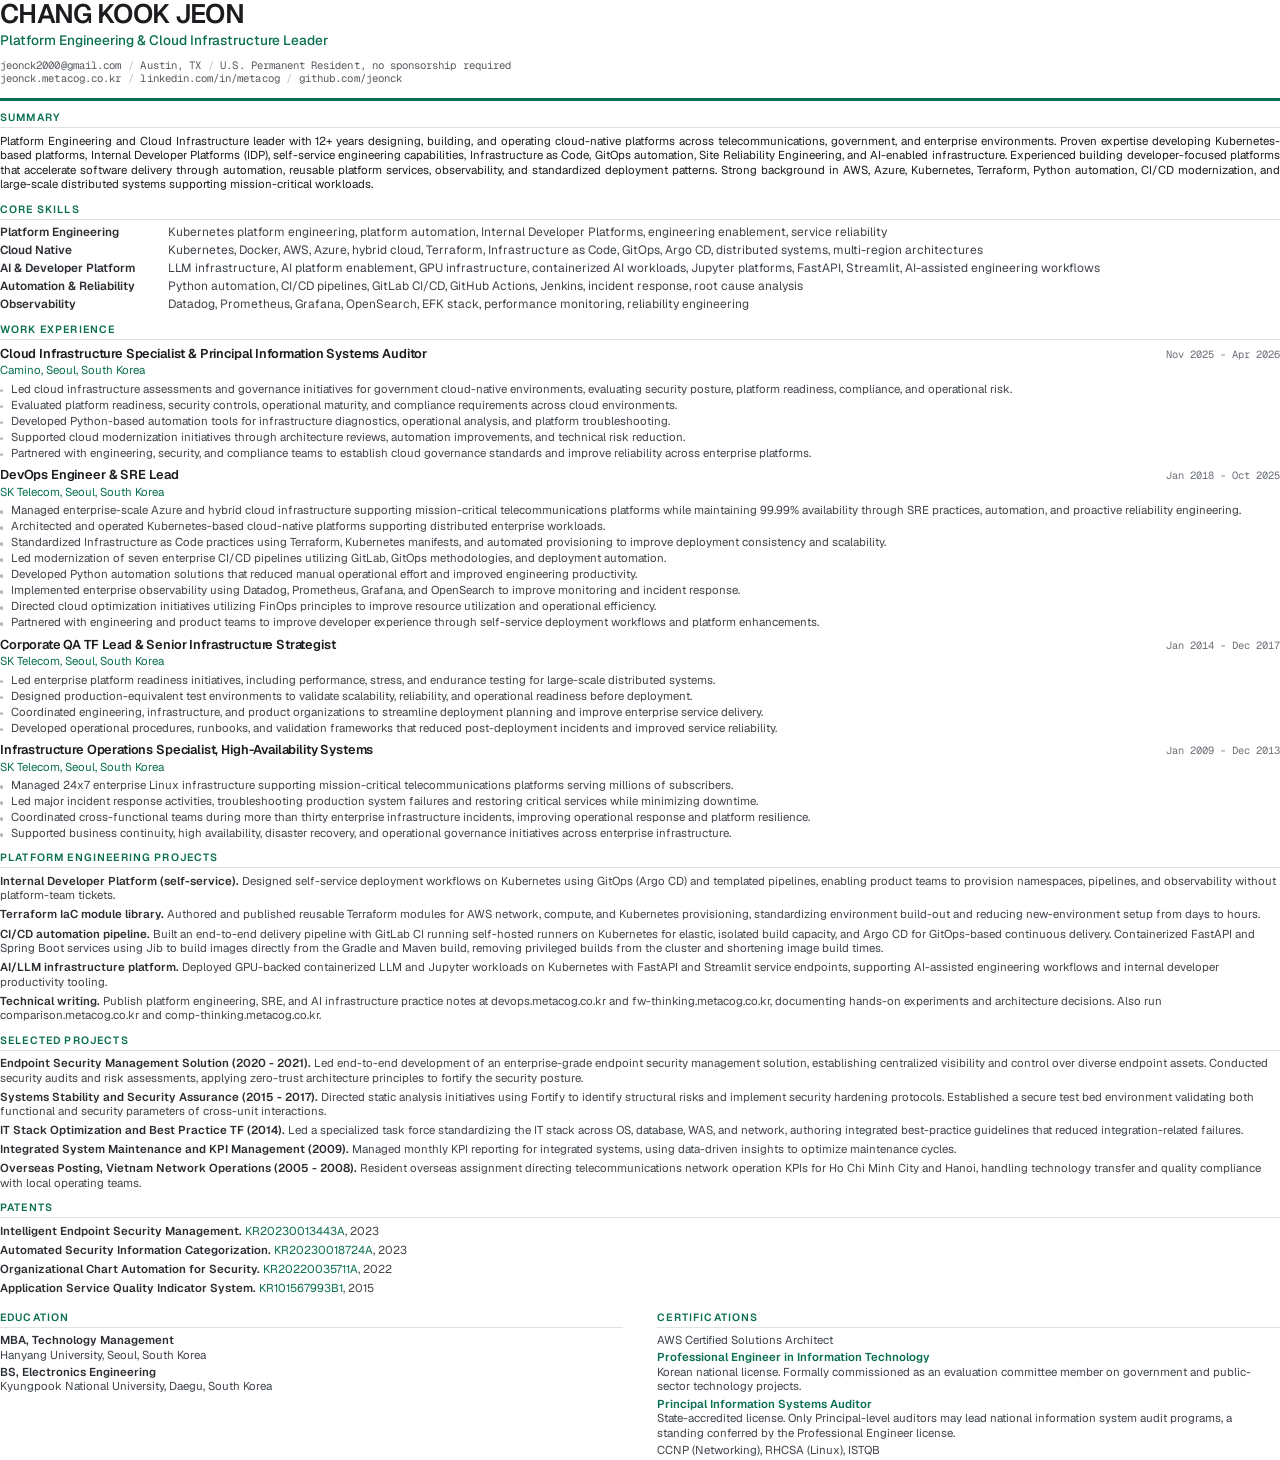
==== resume-source.html @ 096c06a9 "Correct auditor credential to Principal and link NIA 수석감리사 is Principal, not Senior, and only Princi" ====
<!doctype html>
<html lang="en">
<head>
<meta charset="utf-8">
<title>CK Jeon Resume</title>
<style>
@font-face{font-family:"Geist";src:url("fonts/Geist.woff2") format("woff2-variations");font-weight:100 900}
@font-face{font-family:"Geist Mono";src:url("fonts/GeistMono.woff2") format("woff2-variations");font-weight:100 900}

@page{ size:Letter; margin:10mm 12mm; }

*{box-sizing:border-box;margin:0;padding:0}
body{
  font-family:"Geist",-apple-system,sans-serif;
  font-size:8.6pt; line-height:1.27; color:#1a1c1f;
  -webkit-font-smoothing:antialiased;
}
a{color:#0a6e52; text-decoration:none}

/* header */
.name{font-size:20pt; font-weight:600; letter-spacing:-.025em; line-height:1.05}
.role{font-size:10.2pt; color:#0a6e52; font-weight:500; margin-top:3pt}
.contact{
  font-family:"Geist Mono",monospace; font-size:8pt; color:#54595f;
  margin-top:7pt; letter-spacing:.005em;
}
.contact span{white-space:nowrap}
.sep{color:#b9bdc1; padding:0 5pt}
.rule{height:2.2pt; background:#0a6e52; margin:9pt 0 0}

/* sections */
h2{
  font-size:7.9pt; font-weight:600; text-transform:uppercase; letter-spacing:.11em;
  color:#0a6e52; margin:8pt 0 4pt; padding-bottom:2pt;
  border-bottom:.6pt solid #dfe1e3;
}
p.summary{text-align:justify}

/* skills */
.skill-row{display:flex; gap:8pt; margin-bottom:2.2pt; break-inside:avoid}
.skill-key{width:118pt; flex:none; font-weight:600; font-size:8.8pt; color:#2b2e32}
.skill-val{flex:1; color:#3f444a; font-size:9pt}

/* jobs */
.job{margin-bottom:5pt; break-inside:avoid}
.job-head{display:flex; justify-content:space-between; align-items:baseline; gap:12pt}
.job-title{font-size:9.6pt; font-weight:600; letter-spacing:-.012em}
.job-when{
  font-family:"Geist Mono",monospace; font-size:7.8pt; color:#6a6f75;
  white-space:nowrap; flex:none;
}
.job-org{font-size:8.6pt; color:#0a6e52; margin:1pt 0 3pt}
ul{list-style:none; margin:0}
li{position:relative; padding-left:8pt; margin-bottom:1.1pt; color:#3f444a}
li::before{
  content:""; position:absolute; left:0; top:5.2pt;
  width:2.6pt; height:2.6pt; border-radius:50%; background:#b3b8bd;
}

/* projects */
.proj{margin-bottom:3.4pt; break-inside:avoid}
.proj-name{font-weight:600; color:#2b2e32}
.proj p{display:inline; color:#3f444a}

/* footer blocks */
.two{display:flex; gap:26pt}
.two > div{flex:1}
.cred{margin-bottom:2pt; color:#3f444a}
.cred strong{color:#2b2e32; font-weight:600}
</style>
</head>
<body>

<div class="name">CHANG KOOK JEON</div>
<div class="role">Platform Engineering &amp; Cloud Infrastructure Leader</div>
<div class="contact">
  <span>jeonck2000@gmail.com</span><span class="sep">/</span><span>Austin, TX</span><span class="sep">/</span><span>U.S. Permanent Resident, no sponsorship required</span><br>
  <span>jeonck.metacog.co.kr</span><span class="sep">/</span><span>linkedin.com/in/metacog</span><span class="sep">/</span><span>github.com/jeonck</span>
</div>
<div class="rule"></div>

<h2>Summary</h2>
<p class="summary">Platform Engineering and Cloud Infrastructure leader with 12+ years designing, building, and operating cloud-native platforms across telecommunications, government, and enterprise environments. Proven expertise developing Kubernetes-based platforms, Internal Developer Platforms (IDP), self-service engineering capabilities, Infrastructure as Code, GitOps automation, Site Reliability Engineering, and AI-enabled infrastructure. Experienced building developer-focused platforms that accelerate software delivery through automation, reusable platform services, observability, and standardized deployment patterns. Strong background in AWS, Azure, Kubernetes, Terraform, Python automation, CI/CD modernization, and large-scale distributed systems supporting mission-critical workloads.</p>

<h2>Core Skills</h2>
<div class="skill-row">
  <div class="skill-key">Platform Engineering</div>
  <div class="skill-val">Kubernetes platform engineering, platform automation, Internal Developer Platforms, engineering enablement, service reliability</div>
</div>
<div class="skill-row">
  <div class="skill-key">Cloud Native</div>
  <div class="skill-val">Kubernetes, Docker, AWS, Azure, hybrid cloud, Terraform, Infrastructure as Code, GitOps, Argo CD, distributed systems, multi-region architectures</div>
</div>
<div class="skill-row">
  <div class="skill-key">AI &amp; Developer Platform</div>
  <div class="skill-val">LLM infrastructure, AI platform enablement, GPU infrastructure, containerized AI workloads, Jupyter platforms, FastAPI, Streamlit, AI-assisted engineering workflows</div>
</div>
<div class="skill-row">
  <div class="skill-key">Automation &amp; Reliability</div>
  <div class="skill-val">Python automation, CI/CD pipelines, GitLab CI/CD, GitHub Actions, Jenkins, incident response, root cause analysis</div>
</div>
<div class="skill-row">
  <div class="skill-key">Observability</div>
  <div class="skill-val">Datadog, Prometheus, Grafana, OpenSearch, EFK stack, performance monitoring, reliability engineering</div>
</div>

<h2>Work Experience</h2>

<div class="job">
  <div class="job-head">
    <div class="job-title">Cloud Infrastructure Specialist &amp; Principal Information Systems Auditor</div>
    <div class="job-when">Nov 2025 - Apr 2026</div>
  </div>
  <div class="job-org">Camino, Seoul, South Korea</div>
  <ul>
    <li>Led cloud infrastructure assessments and governance initiatives for government cloud-native environments, evaluating security posture, platform readiness, compliance, and operational risk.</li>
    <li>Evaluated platform readiness, security controls, operational maturity, and compliance requirements across cloud environments.</li>
    <li>Developed Python-based automation tools for infrastructure diagnostics, operational analysis, and platform troubleshooting.</li>
    <li>Supported cloud modernization initiatives through architecture reviews, automation improvements, and technical risk reduction.</li>
    <li>Partnered with engineering, security, and compliance teams to establish cloud governance standards and improve reliability across enterprise platforms.</li>
  </ul>
</div>

<div class="job">
  <div class="job-head">
    <div class="job-title">DevOps Engineer &amp; SRE Lead</div>
    <div class="job-when">Jan 2018 - Oct 2025</div>
  </div>
  <div class="job-org">SK Telecom, Seoul, South Korea</div>
  <ul>
    <li>Managed enterprise-scale Azure and hybrid cloud infrastructure supporting mission-critical telecommunications platforms while maintaining 99.99% availability through SRE practices, automation, and proactive reliability engineering.</li>
    <li>Architected and operated Kubernetes-based cloud-native platforms supporting distributed enterprise workloads.</li>
    <li>Standardized Infrastructure as Code practices using Terraform, Kubernetes manifests, and automated provisioning to improve deployment consistency and scalability.</li>
    <li>Led modernization of seven enterprise CI/CD pipelines utilizing GitLab, GitOps methodologies, and deployment automation.</li>
    <li>Developed Python automation solutions that reduced manual operational effort and improved engineering productivity.</li>
    <li>Implemented enterprise observability using Datadog, Prometheus, Grafana, and OpenSearch to improve monitoring and incident response.</li>
    <li>Directed cloud optimization initiatives utilizing FinOps principles to improve resource utilization and operational efficiency.</li>
    <li>Partnered with engineering and product teams to improve developer experience through self-service deployment workflows and platform enhancements.</li>
  </ul>
</div>

<div class="job">
  <div class="job-head">
    <div class="job-title">Corporate QA TF Lead &amp; Senior Infrastructure Strategist</div>
    <div class="job-when">Jan 2014 - Dec 2017</div>
  </div>
  <div class="job-org">SK Telecom, Seoul, South Korea</div>
  <ul>
    <li>Led enterprise platform readiness initiatives, including performance, stress, and endurance testing for large-scale distributed systems.</li>
    <li>Designed production-equivalent test environments to validate scalability, reliability, and operational readiness before deployment.</li>
    <li>Coordinated engineering, infrastructure, and product organizations to streamline deployment planning and improve enterprise service delivery.</li>
    <li>Developed operational procedures, runbooks, and validation frameworks that reduced post-deployment incidents and improved service reliability.</li>
  </ul>
</div>

<div class="job">
  <div class="job-head">
    <div class="job-title">Infrastructure Operations Specialist, High-Availability Systems</div>
    <div class="job-when">Jan 2009 - Dec 2013</div>
  </div>
  <div class="job-org">SK Telecom, Seoul, South Korea</div>
  <ul>
    <li>Managed 24x7 enterprise Linux infrastructure supporting mission-critical telecommunications platforms serving millions of subscribers.</li>
    <li>Led major incident response activities, troubleshooting production system failures and restoring critical services while minimizing downtime.</li>
    <li>Coordinated cross-functional teams during more than thirty enterprise infrastructure incidents, improving operational response and platform resilience.</li>
    <li>Supported business continuity, high availability, disaster recovery, and operational governance initiatives across enterprise infrastructure.</li>
  </ul>
</div>

<h2>Platform Engineering Projects</h2>
<div class="proj"><span class="proj-name">Internal Developer Platform (self-service).</span> <p>Designed self-service deployment workflows on Kubernetes using GitOps (Argo CD) and templated pipelines, enabling product teams to provision namespaces, pipelines, and observability without platform-team tickets.</p></div>
<div class="proj"><span class="proj-name">Terraform IaC module library.</span> <p>Authored and published reusable Terraform modules for AWS network, compute, and Kubernetes provisioning, standardizing environment build-out and reducing new-environment setup from days to hours.</p></div>
<div class="proj"><span class="proj-name">CI/CD automation pipeline.</span> <p>Built an end-to-end delivery pipeline with GitLab CI running self-hosted runners on Kubernetes for elastic, isolated build capacity, and Argo CD for GitOps-based continuous delivery. Containerized FastAPI and Spring Boot services using Jib to build images directly from the Gradle and Maven build, removing privileged builds from the cluster and shortening image build times.</p></div>
<div class="proj"><span class="proj-name">AI/LLM infrastructure platform.</span> <p>Deployed GPU-backed containerized LLM and Jupyter workloads on Kubernetes with FastAPI and Streamlit service endpoints, supporting AI-assisted engineering workflows and internal developer productivity tooling.</p></div>
<div class="proj"><span class="proj-name">Technical writing.</span> <p>Publish platform engineering, SRE, and AI infrastructure practice notes at devops.metacog.co.kr and fw-thinking.metacog.co.kr, documenting hands-on experiments and architecture decisions. Also run comparison.metacog.co.kr and comp-thinking.metacog.co.kr.</p></div>

<h2>Selected Projects</h2>
<div class="proj"><span class="proj-name">Endpoint Security Management Solution (2020 - 2021).</span> <p>Led end-to-end development of an enterprise-grade endpoint security management solution, establishing centralized visibility and control over diverse endpoint assets. Conducted security audits and risk assessments, applying zero-trust architecture principles to fortify the security posture.</p></div>
<div class="proj"><span class="proj-name">Systems Stability and Security Assurance (2015 - 2017).</span> <p>Directed static analysis initiatives using Fortify to identify structural risks and implement security hardening protocols. Established a secure test bed environment validating both functional and security parameters of cross-unit interactions.</p></div>
<div class="proj"><span class="proj-name">IT Stack Optimization and Best Practice TF (2014).</span> <p>Led a specialized task force standardizing the IT stack across OS, database, WAS, and network, authoring integrated best-practice guidelines that reduced integration-related failures.</p></div>
<div class="proj"><span class="proj-name">Integrated System Maintenance and KPI Management (2009).</span> <p>Managed monthly KPI reporting for integrated systems, using data-driven insights to optimize maintenance cycles.</p></div>
<div class="proj"><span class="proj-name">Overseas Posting, Vietnam Network Operations (2005 - 2008).</span> <p>Resident overseas assignment directing telecommunications network operation KPIs for Ho Chi Minh City and Hanoi, handling technology transfer and quality compliance with local operating teams.</p></div>

<h2>Patents</h2>
<div class="proj"><span class="proj-name">Intelligent Endpoint Security Management.</span> <p><a href="https://patents.google.com/patent/KR20230013443A/en" target="_blank" rel="noopener">KR20230013443A</a>, 2023</p></div>
<div class="proj"><span class="proj-name">Automated Security Information Categorization.</span> <p><a href="https://patents.google.com/patent/KR20230018724A/en" target="_blank" rel="noopener">KR20230018724A</a>, 2023</p></div>
<div class="proj"><span class="proj-name">Organizational Chart Automation for Security.</span> <p><a href="https://patents.google.com/patent/KR20220035711A" target="_blank" rel="noopener">KR20220035711A</a>, 2022</p></div>
<div class="proj"><span class="proj-name">Application Service Quality Indicator System.</span> <p><a href="https://patents.google.com/patent/KR101567993B1/en" target="_blank" rel="noopener">KR101567993B1</a>, 2015</p></div>

<div class="two">
  <div>
    <h2>Education</h2>
    <div class="cred"><strong>MBA, Technology Management</strong><br>Hanyang University, Seoul, South Korea</div>
    <div class="cred"><strong>BS, Electronics Engineering</strong><br>Kyungpook National University, Daegu, South Korea</div>
  </div>
  <div>
    <h2>Certifications</h2>
    <div class="cred">AWS Certified Solutions Architect</div>
    <div class="cred"><strong><a href="https://encykorea.aks.ac.kr/Article/E0008307">Professional Engineer in Information Technology</a></strong><br>Korean national license. Formally commissioned as an evaluation committee member on government and public-sector technology projects.</div>
    <div class="cred"><strong><a href="https://auditor.nia.or.kr/front/main/main.do">Principal Information Systems Auditor</a></strong><br>State-accredited license. Only Principal-level auditors may lead national information system audit programs, a standing conferred by the Professional Engineer license.</div>
    <div class="cred">CCNP (Networking), RHCSA (Linux), ISTQB</div>
  </div>
</div>

</body>
</html>
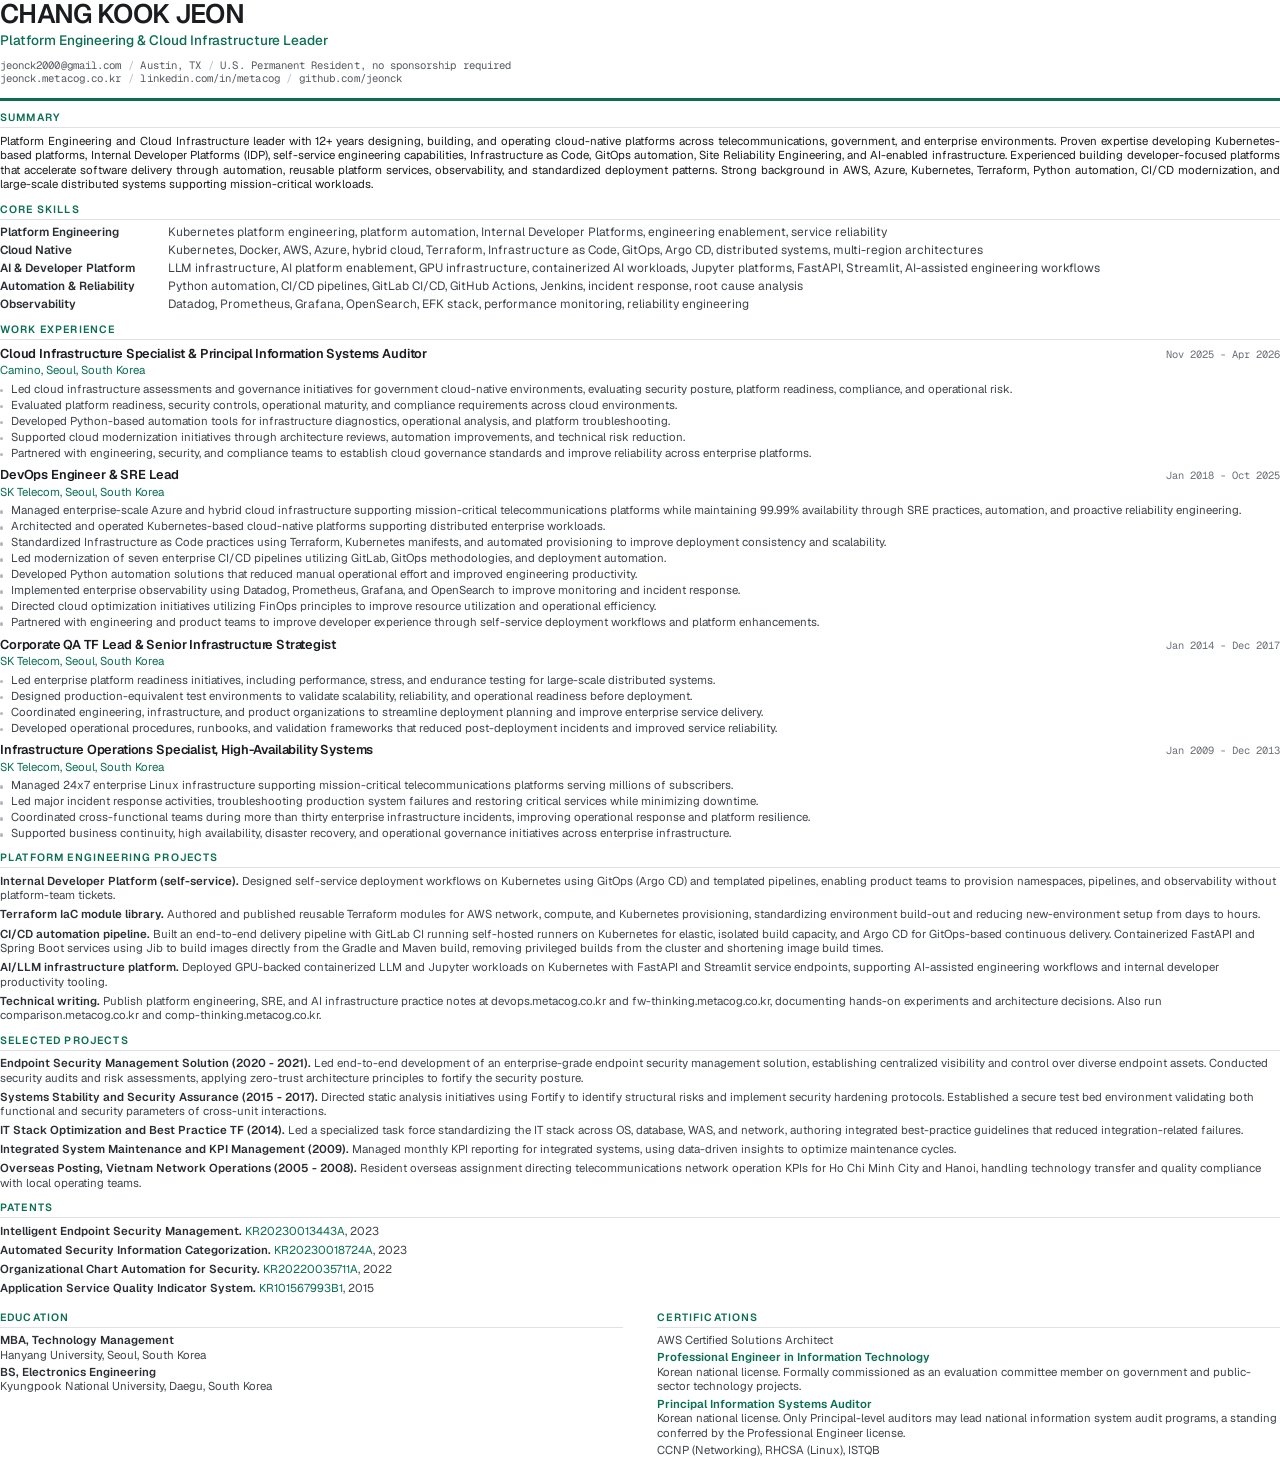
==== commit 85f07dbd: "Call the auditor credential a Korean national license Matches the Professional Engineer wording; bot" ====
--- a/resume-source.html
+++ b/resume-source.html
@@ -197,7 +197,7 @@
     <h2>Certifications</h2>
     <div class="cred">AWS Certified Solutions Architect</div>
     <div class="cred"><strong><a href="https://encykorea.aks.ac.kr/Article/E0008307">Professional Engineer in Information Technology</a></strong><br>Korean national license. Formally commissioned as an evaluation committee member on government and public-sector technology projects.</div>
-    <div class="cred"><strong><a href="https://auditor.nia.or.kr/front/main/main.do">Principal Information Systems Auditor</a></strong><br>State-accredited license. Only Principal-level auditors may lead national information system audit programs, a standing conferred by the Professional Engineer license.</div>
+    <div class="cred"><strong><a href="https://auditor.nia.or.kr/front/main/main.do">Principal Information Systems Auditor</a></strong><br>Korean national license. Only Principal-level auditors may lead national information system audit programs, a standing conferred by the Professional Engineer license.</div>
     <div class="cred">CCNP (Networking), RHCSA (Linux), ISTQB</div>
   </div>
 </div>
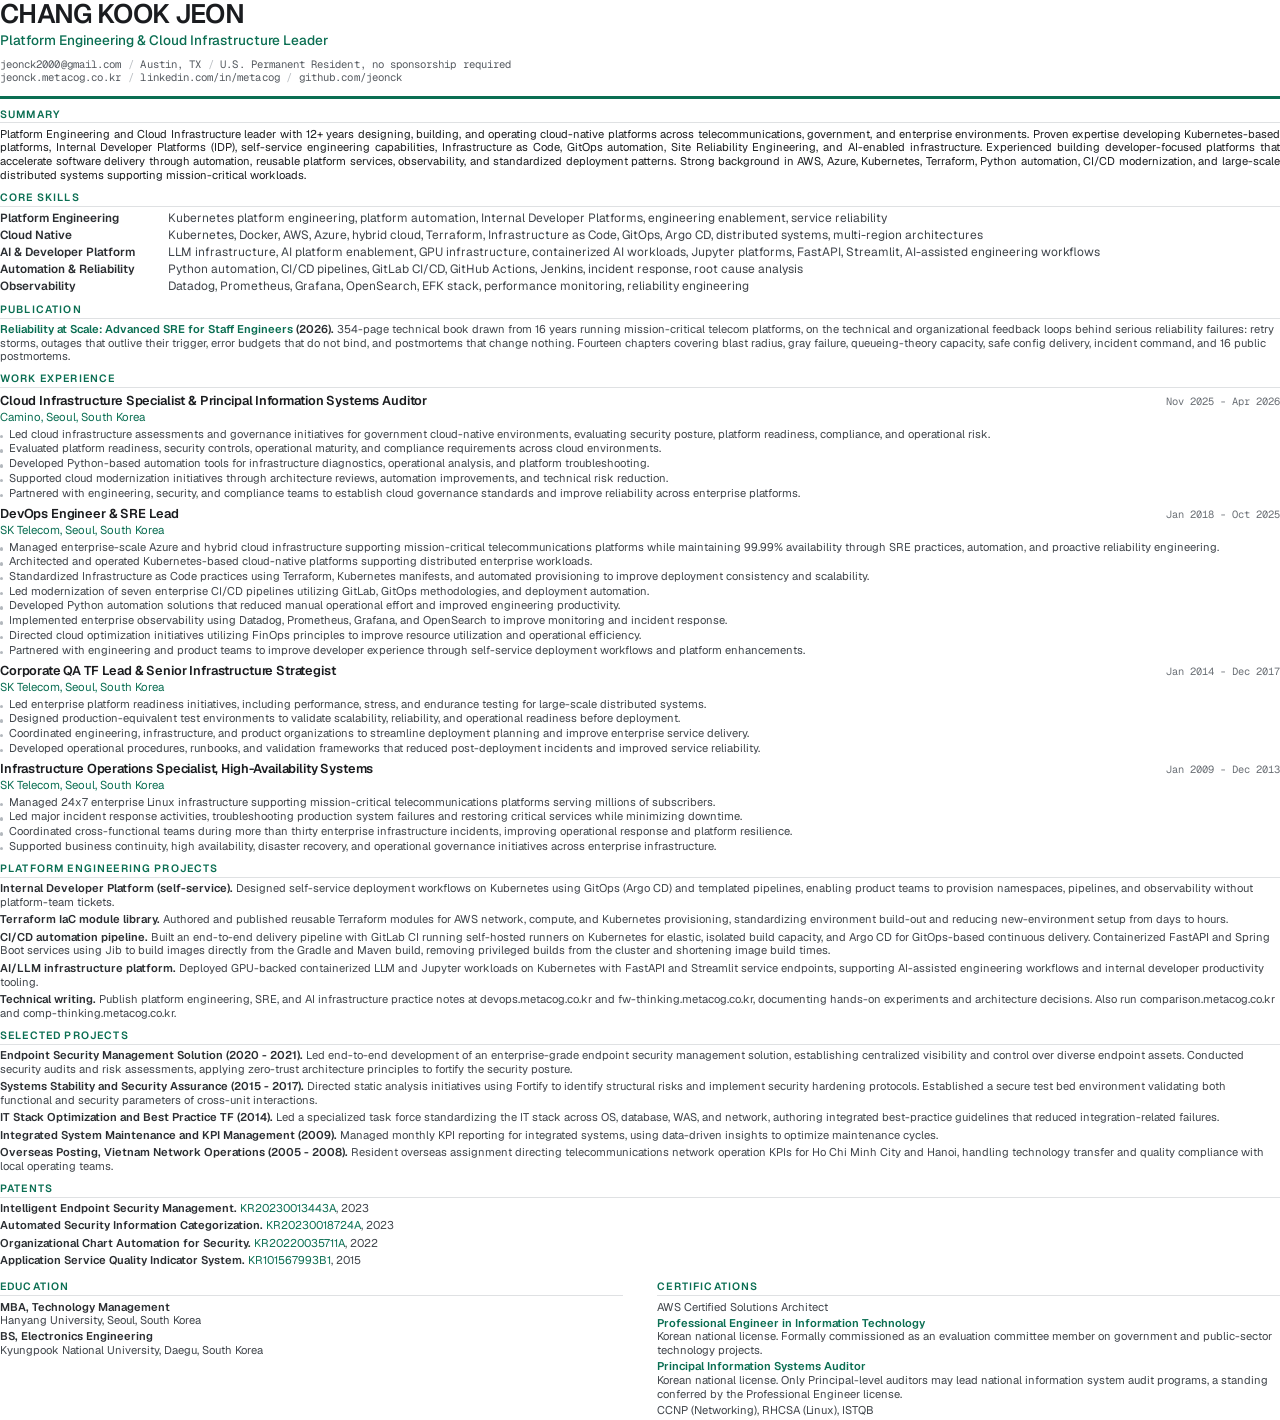
==== commit 9d2615e4: "Add published book: Reliability at Scale Dedicated section after the metrics strip with the cover, t" ====
--- a/resume-source.html
+++ b/resume-source.html
@@ -7,12 +7,12 @@
 @font-face{font-family:"Geist";src:url("fonts/Geist.woff2") format("woff2-variations");font-weight:100 900}
 @font-face{font-family:"Geist Mono";src:url("fonts/GeistMono.woff2") format("woff2-variations");font-weight:100 900}
 
-@page{ size:Letter; margin:10mm 12mm; }
+@page{ size:Letter; margin:9mm 11mm; }
 
 *{box-sizing:border-box;margin:0;padding:0}
 body{
   font-family:"Geist",-apple-system,sans-serif;
-  font-size:8.6pt; line-height:1.27; color:#1a1c1f;
+  font-size:8.4pt; line-height:1.22; color:#1a1c1f;
   -webkit-font-smoothing:antialiased;
 }
 a{color:#0a6e52; text-decoration:none}
@@ -31,18 +31,18 @@
 /* sections */
 h2{
   font-size:7.9pt; font-weight:600; text-transform:uppercase; letter-spacing:.11em;
-  color:#0a6e52; margin:8pt 0 4pt; padding-bottom:2pt;
+  color:#0a6e52; margin:6.5pt 0 3.2pt; padding-bottom:1.6pt;
   border-bottom:.6pt solid #dfe1e3;
 }
 p.summary{text-align:justify}
 
 /* skills */
-.skill-row{display:flex; gap:8pt; margin-bottom:2.2pt; break-inside:avoid}
+.skill-row{display:flex; gap:8pt; margin-bottom:1.8pt; break-inside:avoid}
 .skill-key{width:118pt; flex:none; font-weight:600; font-size:8.8pt; color:#2b2e32}
 .skill-val{flex:1; color:#3f444a; font-size:9pt}
 
 /* jobs */
-.job{margin-bottom:5pt; break-inside:avoid}
+.job{margin-bottom:4pt; break-inside:avoid}
 .job-head{display:flex; justify-content:space-between; align-items:baseline; gap:12pt}
 .job-title{font-size:9.6pt; font-weight:600; letter-spacing:-.012em}
 .job-when{
@@ -51,14 +51,14 @@
 }
 .job-org{font-size:8.6pt; color:#0a6e52; margin:1pt 0 3pt}
 ul{list-style:none; margin:0}
-li{position:relative; padding-left:8pt; margin-bottom:1.1pt; color:#3f444a}
+li{position:relative; padding-left:7pt; margin-bottom:0.8pt; color:#3f444a}
 li::before{
   content:""; position:absolute; left:0; top:5.2pt;
   width:2.6pt; height:2.6pt; border-radius:50%; background:#b3b8bd;
 }
 
 /* projects */
-.proj{margin-bottom:3.4pt; break-inside:avoid}
+.proj{margin-bottom:2.8pt; break-inside:avoid}
 .proj-name{font-weight:600; color:#2b2e32}
 .proj p{display:inline; color:#3f444a}
 
@@ -104,6 +104,9 @@
   <div class="skill-val">Datadog, Prometheus, Grafana, OpenSearch, EFK stack, performance monitoring, reliability engineering</div>
 </div>
 
+<h2>Publication</h2>
+<div class="proj"><span class="proj-name"><a href="https://www.amazon.com/dp/B0HLBNJM6T">Reliability at Scale: Advanced SRE for Staff Engineers</a> (2026).</span> <p>354-page technical book drawn from 16 years running mission-critical telecom platforms, on the technical and organizational feedback loops behind serious reliability failures: retry storms, outages that outlive their trigger, error budgets that do not bind, and postmortems that change nothing. Fourteen chapters covering blast radius, gray failure, queueing-theory capacity, safe config delivery, incident command, and 16 public postmortems.</p></div>
+
 <h2>Work Experience</h2>
 
 <div class="job">
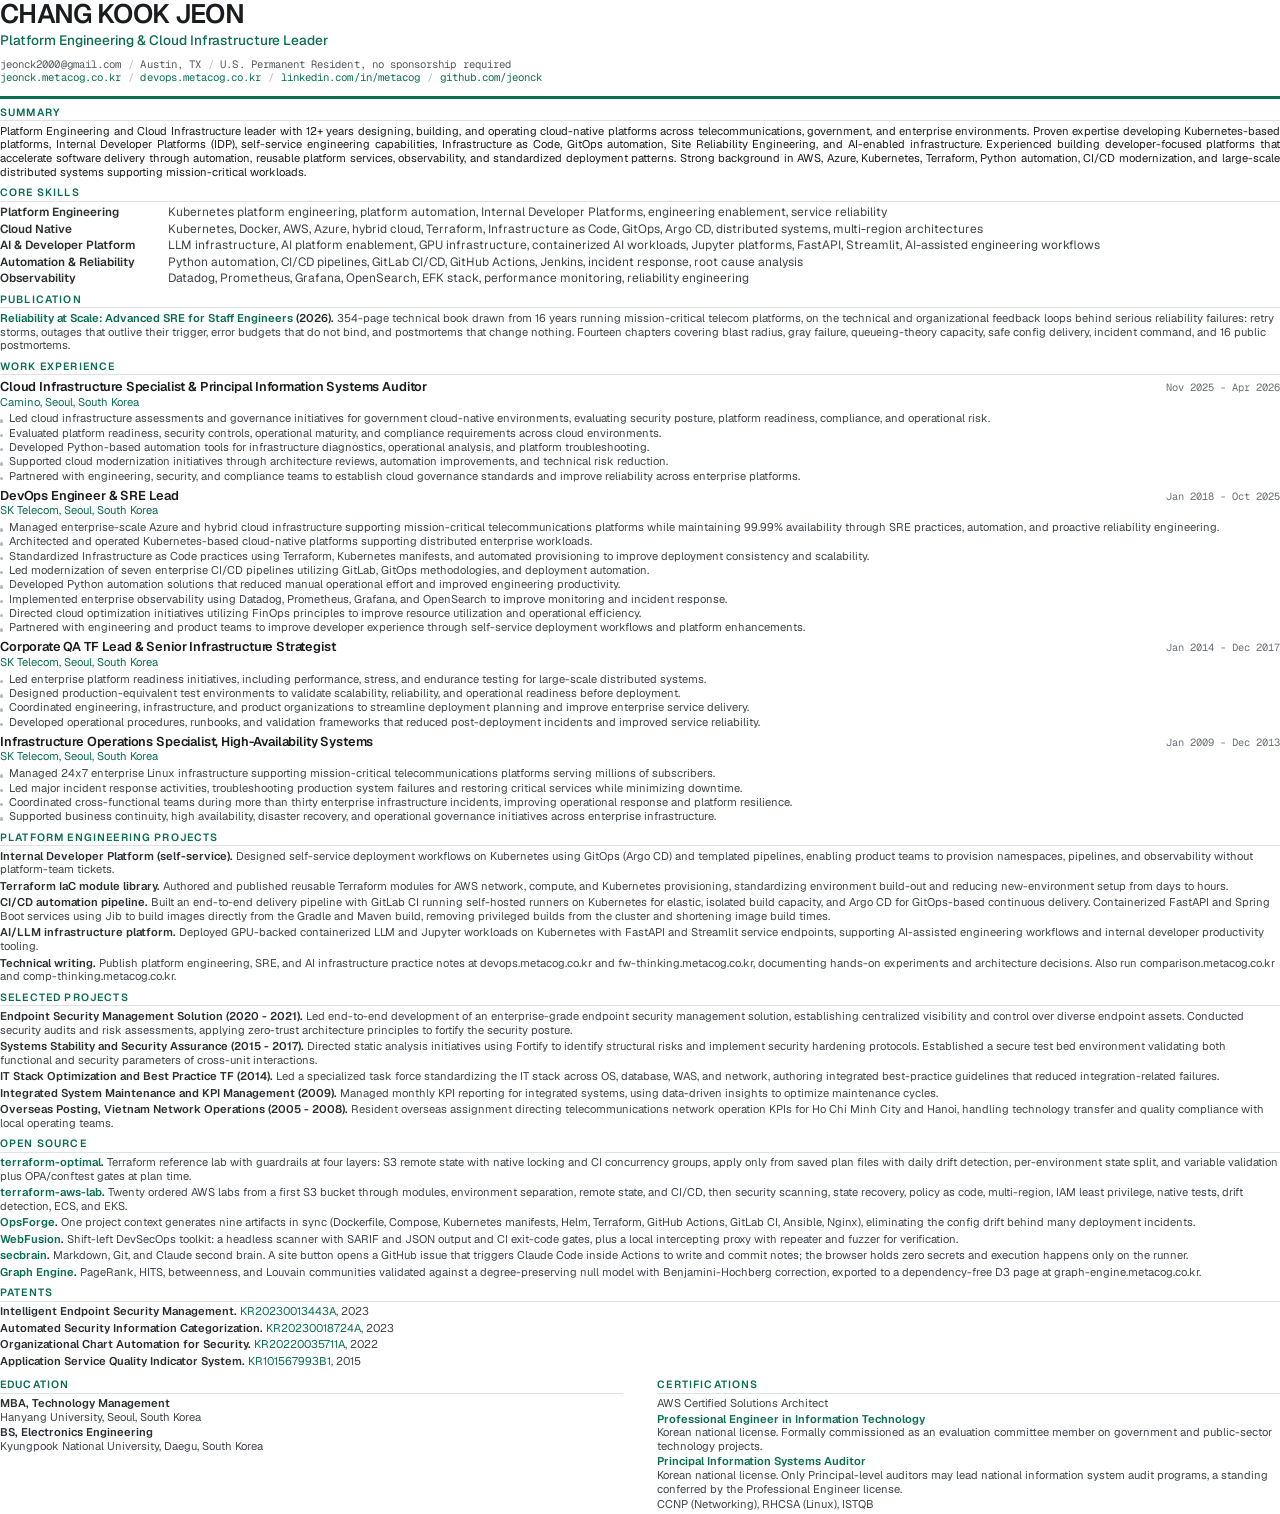
==== commit 986ce328: "Bring the resume up to parity with the site Adds the Open Source section (six repos) that only exist" ====
--- a/resume-source.html
+++ b/resume-source.html
@@ -31,41 +31,41 @@
 /* sections */
 h2{
   font-size:7.9pt; font-weight:600; text-transform:uppercase; letter-spacing:.11em;
-  color:#0a6e52; margin:6.5pt 0 3.2pt; padding-bottom:1.6pt;
+  color:#0a6e52; margin:5.2pt 0 2.6pt; padding-bottom:1.3pt;
   border-bottom:.6pt solid #dfe1e3;
 }
 p.summary{text-align:justify}
 
 /* skills */
-.skill-row{display:flex; gap:8pt; margin-bottom:1.8pt; break-inside:avoid}
+.skill-row{display:flex; gap:8pt; margin-bottom:1.4pt; break-inside:avoid}
 .skill-key{width:118pt; flex:none; font-weight:600; font-size:8.8pt; color:#2b2e32}
 .skill-val{flex:1; color:#3f444a; font-size:9pt}
 
 /* jobs */
-.job{margin-bottom:4pt; break-inside:avoid}
+.job{margin-bottom:3.2pt; break-inside:avoid}
 .job-head{display:flex; justify-content:space-between; align-items:baseline; gap:12pt}
 .job-title{font-size:9.6pt; font-weight:600; letter-spacing:-.012em}
 .job-when{
   font-family:"Geist Mono",monospace; font-size:7.8pt; color:#6a6f75;
   white-space:nowrap; flex:none;
 }
-.job-org{font-size:8.6pt; color:#0a6e52; margin:1pt 0 3pt}
+.job-org{font-size:8.4pt; color:#0a6e52; margin:0.8pt 0 2.4pt}
 ul{list-style:none; margin:0}
-li{position:relative; padding-left:7pt; margin-bottom:0.8pt; color:#3f444a}
+li{position:relative; padding-left:7pt; margin-bottom:0.5pt; color:#3f444a}
 li::before{
   content:""; position:absolute; left:0; top:5.2pt;
   width:2.6pt; height:2.6pt; border-radius:50%; background:#b3b8bd;
 }
 
 /* projects */
-.proj{margin-bottom:2.8pt; break-inside:avoid}
+.proj{margin-bottom:2.1pt; break-inside:avoid}
 .proj-name{font-weight:600; color:#2b2e32}
 .proj p{display:inline; color:#3f444a}
 
 /* footer blocks */
 .two{display:flex; gap:26pt}
 .two > div{flex:1}
-.cred{margin-bottom:2pt; color:#3f444a}
+.cred{margin-bottom:1.4pt; color:#3f444a}
 .cred strong{color:#2b2e32; font-weight:600}
 </style>
 </head>
@@ -75,7 +75,7 @@
 <div class="role">Platform Engineering &amp; Cloud Infrastructure Leader</div>
 <div class="contact">
   <span>jeonck2000@gmail.com</span><span class="sep">/</span><span>Austin, TX</span><span class="sep">/</span><span>U.S. Permanent Resident, no sponsorship required</span><br>
-  <span>jeonck.metacog.co.kr</span><span class="sep">/</span><span>linkedin.com/in/metacog</span><span class="sep">/</span><span>github.com/jeonck</span>
+  <span><a href="https://jeonck.metacog.co.kr/">jeonck.metacog.co.kr</a></span><span class="sep">/</span><span><a href="https://devops.metacog.co.kr/">devops.metacog.co.kr</a></span><span class="sep">/</span><span><a href="https://www.linkedin.com/in/metacog/">linkedin.com/in/metacog</a></span><span class="sep">/</span><span><a href="https://github.com/jeonck">github.com/jeonck</a></span>
 </div>
 <div class="rule"></div>
 
@@ -184,6 +184,14 @@
 <div class="proj"><span class="proj-name">Integrated System Maintenance and KPI Management (2009).</span> <p>Managed monthly KPI reporting for integrated systems, using data-driven insights to optimize maintenance cycles.</p></div>
 <div class="proj"><span class="proj-name">Overseas Posting, Vietnam Network Operations (2005 - 2008).</span> <p>Resident overseas assignment directing telecommunications network operation KPIs for Ho Chi Minh City and Hanoi, handling technology transfer and quality compliance with local operating teams.</p></div>
 
+<h2>Open Source</h2>
+<div class="proj"><span class="proj-name"><a href="https://github.com/jeonck/terraform-optimal">terraform-optimal</a>.</span> <p>Terraform reference lab with guardrails at four layers: S3 remote state with native locking and CI concurrency groups, apply only from saved plan files with daily drift detection, per-environment state split, and variable validation plus OPA/conftest gates at plan time.</p></div>
+<div class="proj"><span class="proj-name"><a href="https://github.com/jeonck/terraform-aws-lab">terraform-aws-lab</a>.</span> <p>Twenty ordered AWS labs from a first S3 bucket through modules, environment separation, remote state, and CI/CD, then security scanning, state recovery, policy as code, multi-region, IAM least privilege, native tests, drift detection, ECS, and EKS.</p></div>
+<div class="proj"><span class="proj-name"><a href="https://github.com/jeonck/devops-tools">OpsForge</a>.</span> <p>One project context generates nine artifacts in sync (Dockerfile, Compose, Kubernetes manifests, Helm, Terraform, GitHub Actions, GitLab CI, Ansible, Nginx), eliminating the config drift behind many deployment incidents.</p></div>
+<div class="proj"><span class="proj-name"><a href="https://github.com/jeonck/webfusion">WebFusion</a>.</span> <p>Shift-left DevSecOps toolkit: a headless scanner with SARIF and JSON output and CI exit-code gates, plus a local intercepting proxy with repeater and fuzzer for verification.</p></div>
+<div class="proj"><span class="proj-name"><a href="https://github.com/jeonck/secbrain">secbrain</a>.</span> <p>Markdown, Git, and Claude second brain. A site button opens a GitHub issue that triggers Claude Code inside Actions to write and commit notes; the browser holds zero secrets and execution happens only on the runner.</p></div>
+<div class="proj"><span class="proj-name"><a href="https://github.com/jeonck/interactive-knowledge-graph-engine">Graph Engine</a>.</span> <p>PageRank, HITS, betweenness, and Louvain communities validated against a degree-preserving null model with Benjamini-Hochberg correction, exported to a dependency-free D3 page at graph-engine.metacog.co.kr.</p></div>
+
 <h2>Patents</h2>
 <div class="proj"><span class="proj-name">Intelligent Endpoint Security Management.</span> <p><a href="https://patents.google.com/patent/KR20230013443A/en" target="_blank" rel="noopener">KR20230013443A</a>, 2023</p></div>
 <div class="proj"><span class="proj-name">Automated Security Information Categorization.</span> <p><a href="https://patents.google.com/patent/KR20230018724A/en" target="_blank" rel="noopener">KR20230018724A</a>, 2023</p></div>
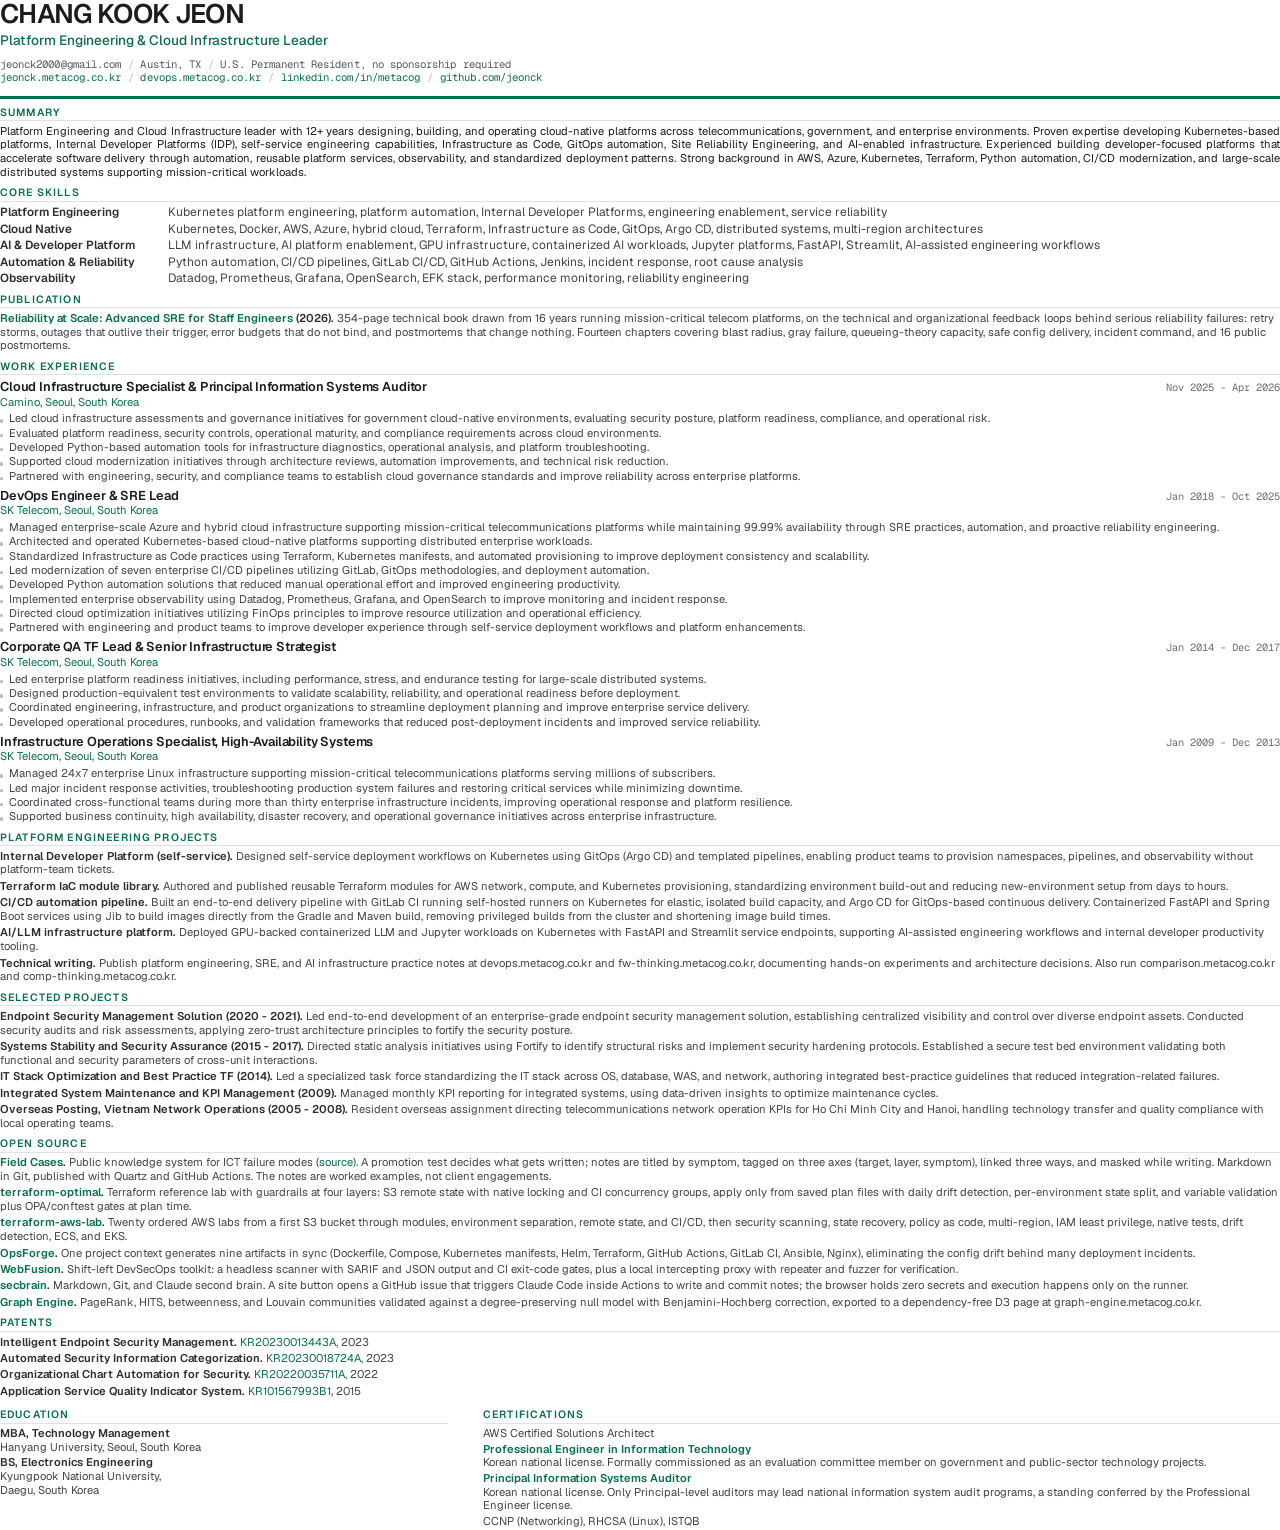
==== commit eb9dbff8: "Add Field Cases knowledge system section Dedicated section on the site and an entry in the resume. T" ====
--- a/resume-source.html
+++ b/resume-source.html
@@ -65,6 +65,8 @@
 /* footer blocks */
 .two{display:flex; gap:26pt}
 .two > div{flex:1}
+.two > div:first-child{flex:.72}
+.two > div:last-child{flex:1.28}
 .cred{margin-bottom:1.4pt; color:#3f444a}
 .cred strong{color:#2b2e32; font-weight:600}
 </style>
@@ -185,6 +187,7 @@
 <div class="proj"><span class="proj-name">Overseas Posting, Vietnam Network Operations (2005 - 2008).</span> <p>Resident overseas assignment directing telecommunications network operation KPIs for Ho Chi Minh City and Hanoi, handling technology transfer and quality compliance with local operating teams.</p></div>
 
 <h2>Open Source</h2>
+<div class="proj"><span class="proj-name"><a href="https://fieldcases.metacog.co.kr/">Field Cases</a>.</span> <p>Public knowledge system for ICT failure modes (<a href="https://github.com/jeonck/field-cases">source</a>). A promotion test decides what gets written; notes are titled by symptom, tagged on three axes (target, layer, symptom), linked three ways, and masked while writing. Markdown in Git, published with Quartz and GitHub Actions. The notes are worked examples, not client engagements.</p></div>
 <div class="proj"><span class="proj-name"><a href="https://github.com/jeonck/terraform-optimal">terraform-optimal</a>.</span> <p>Terraform reference lab with guardrails at four layers: S3 remote state with native locking and CI concurrency groups, apply only from saved plan files with daily drift detection, per-environment state split, and variable validation plus OPA/conftest gates at plan time.</p></div>
 <div class="proj"><span class="proj-name"><a href="https://github.com/jeonck/terraform-aws-lab">terraform-aws-lab</a>.</span> <p>Twenty ordered AWS labs from a first S3 bucket through modules, environment separation, remote state, and CI/CD, then security scanning, state recovery, policy as code, multi-region, IAM least privilege, native tests, drift detection, ECS, and EKS.</p></div>
 <div class="proj"><span class="proj-name"><a href="https://github.com/jeonck/devops-tools">OpsForge</a>.</span> <p>One project context generates nine artifacts in sync (Dockerfile, Compose, Kubernetes manifests, Helm, Terraform, GitHub Actions, GitLab CI, Ansible, Nginx), eliminating the config drift behind many deployment incidents.</p></div>
@@ -202,7 +205,7 @@
   <div>
     <h2>Education</h2>
     <div class="cred"><strong>MBA, Technology Management</strong><br>Hanyang University, Seoul, South Korea</div>
-    <div class="cred"><strong>BS, Electronics Engineering</strong><br>Kyungpook National University, Daegu, South Korea</div>
+    <div class="cred"><strong>BS, Electronics Engineering</strong><br>Kyungpook National University,<br>Daegu, South Korea</div>
   </div>
   <div>
     <h2>Certifications</h2>
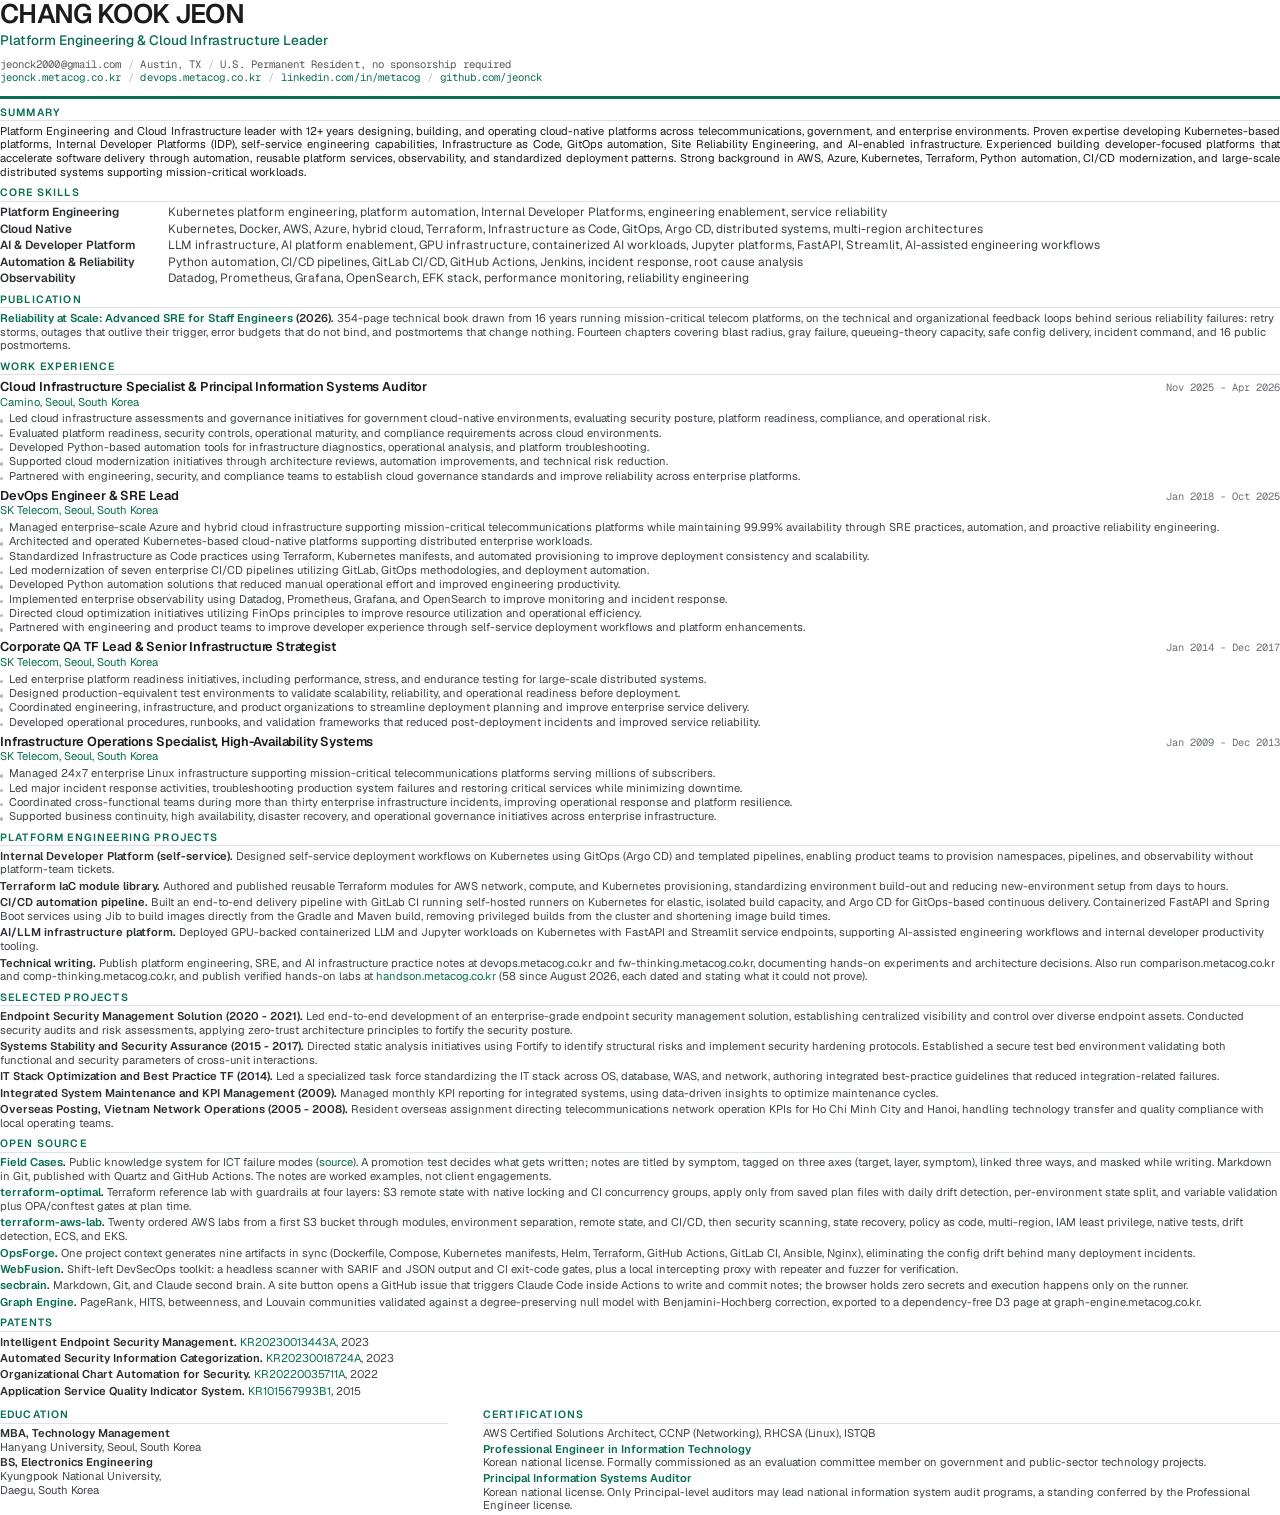
==== commit 207c5d86: "Add Hands-on labs section from handson.metacog.co.kr Six labs chosen from the 58 human-run, dated en" ====
--- a/resume-source.html
+++ b/resume-source.html
@@ -177,7 +177,7 @@
 <div class="proj"><span class="proj-name">Terraform IaC module library.</span> <p>Authored and published reusable Terraform modules for AWS network, compute, and Kubernetes provisioning, standardizing environment build-out and reducing new-environment setup from days to hours.</p></div>
 <div class="proj"><span class="proj-name">CI/CD automation pipeline.</span> <p>Built an end-to-end delivery pipeline with GitLab CI running self-hosted runners on Kubernetes for elastic, isolated build capacity, and Argo CD for GitOps-based continuous delivery. Containerized FastAPI and Spring Boot services using Jib to build images directly from the Gradle and Maven build, removing privileged builds from the cluster and shortening image build times.</p></div>
 <div class="proj"><span class="proj-name">AI/LLM infrastructure platform.</span> <p>Deployed GPU-backed containerized LLM and Jupyter workloads on Kubernetes with FastAPI and Streamlit service endpoints, supporting AI-assisted engineering workflows and internal developer productivity tooling.</p></div>
-<div class="proj"><span class="proj-name">Technical writing.</span> <p>Publish platform engineering, SRE, and AI infrastructure practice notes at devops.metacog.co.kr and fw-thinking.metacog.co.kr, documenting hands-on experiments and architecture decisions. Also run comparison.metacog.co.kr and comp-thinking.metacog.co.kr.</p></div>
+<div class="proj"><span class="proj-name">Technical writing.</span> <p>Publish platform engineering, SRE, and AI infrastructure practice notes at devops.metacog.co.kr and fw-thinking.metacog.co.kr, documenting hands-on experiments and architecture decisions. Also run comparison.metacog.co.kr and comp-thinking.metacog.co.kr, and publish verified hands-on labs at <a href="https://handson.metacog.co.kr/">handson.metacog.co.kr</a> (58 since August 2026, each dated and stating what it could not prove).</p></div>
 
 <h2>Selected Projects</h2>
 <div class="proj"><span class="proj-name">Endpoint Security Management Solution (2020 - 2021).</span> <p>Led end-to-end development of an enterprise-grade endpoint security management solution, establishing centralized visibility and control over diverse endpoint assets. Conducted security audits and risk assessments, applying zero-trust architecture principles to fortify the security posture.</p></div>
@@ -209,10 +209,9 @@
   </div>
   <div>
     <h2>Certifications</h2>
-    <div class="cred">AWS Certified Solutions Architect</div>
+    <div class="cred">AWS Certified Solutions Architect, CCNP (Networking), RHCSA (Linux), ISTQB</div>
     <div class="cred"><strong><a href="https://encykorea.aks.ac.kr/Article/E0008307">Professional Engineer in Information Technology</a></strong><br>Korean national license. Formally commissioned as an evaluation committee member on government and public-sector technology projects.</div>
     <div class="cred"><strong><a href="https://auditor.nia.or.kr/front/main/main.do">Principal Information Systems Auditor</a></strong><br>Korean national license. Only Principal-level auditors may lead national information system audit programs, a standing conferred by the Professional Engineer license.</div>
-    <div class="cred">CCNP (Networking), RHCSA (Linux), ISTQB</div>
   </div>
 </div>
 
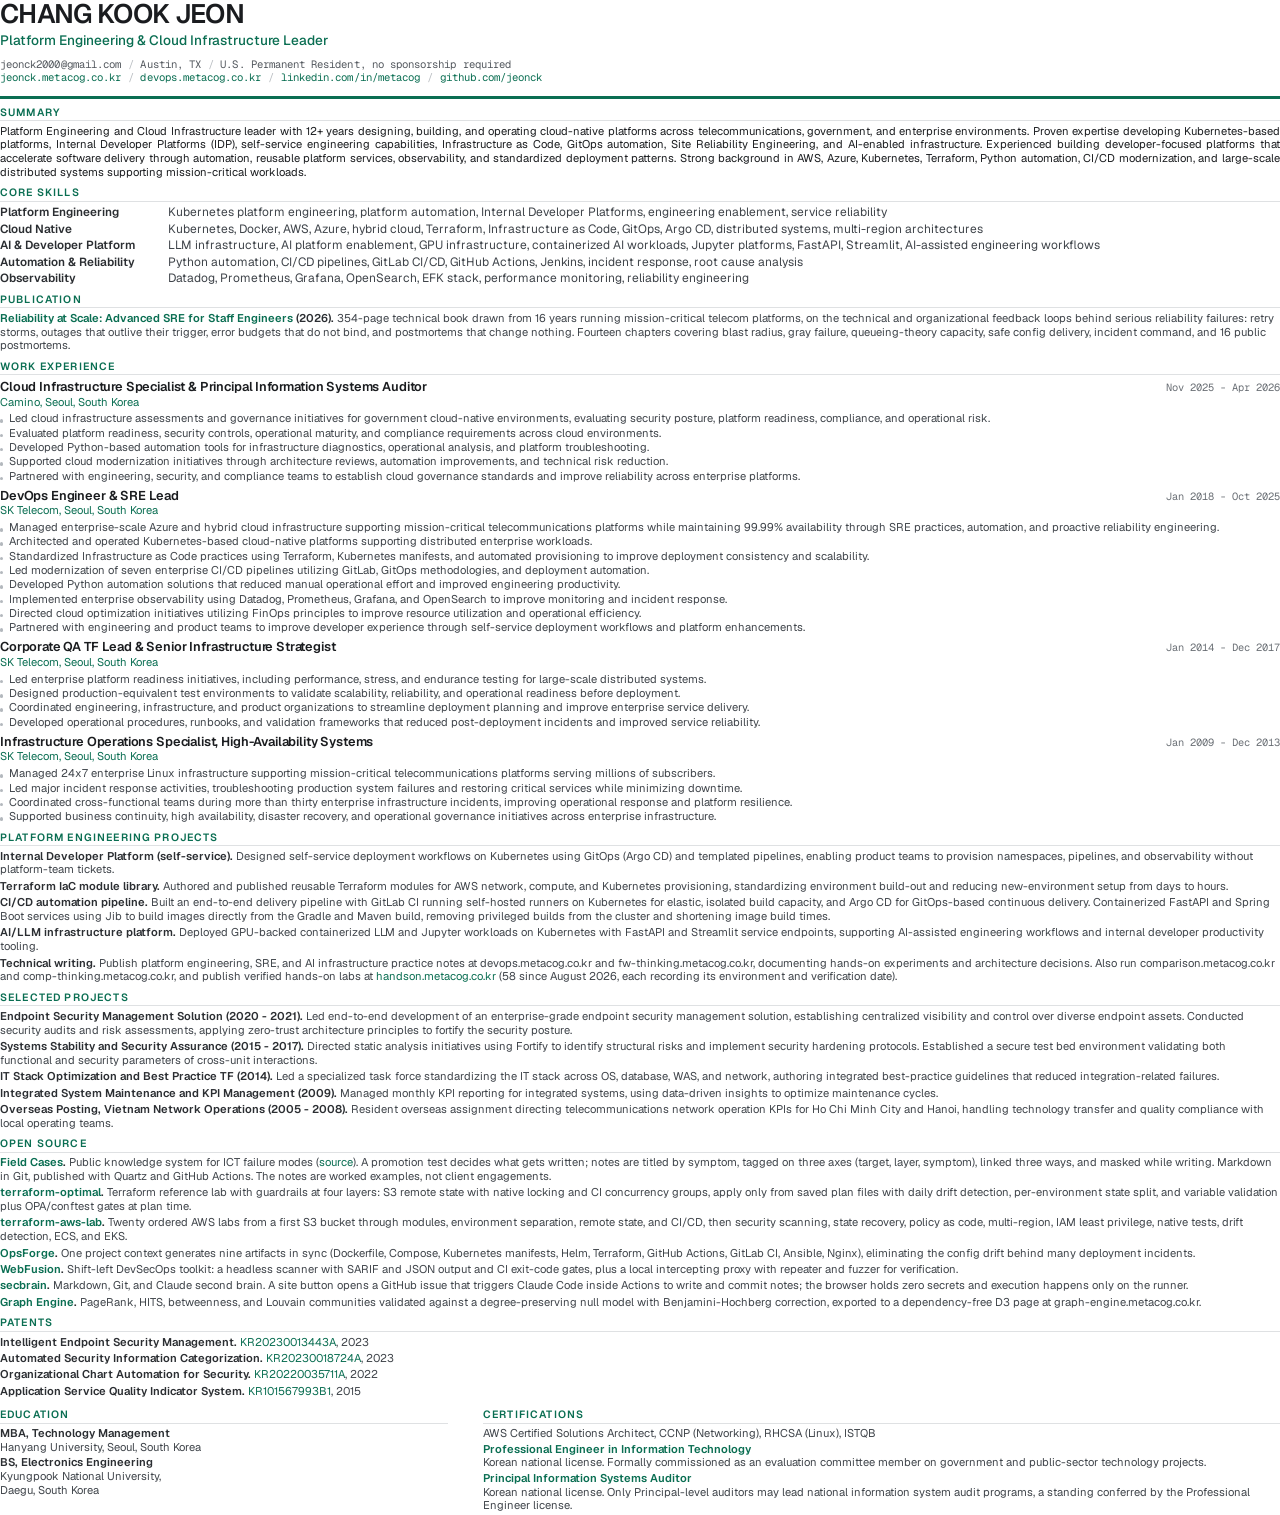
==== commit 82d74686: "Show the environment instead of what was not proven The third column of each lab now lists the versi" ====
--- a/resume-source.html
+++ b/resume-source.html
@@ -177,7 +177,7 @@
 <div class="proj"><span class="proj-name">Terraform IaC module library.</span> <p>Authored and published reusable Terraform modules for AWS network, compute, and Kubernetes provisioning, standardizing environment build-out and reducing new-environment setup from days to hours.</p></div>
 <div class="proj"><span class="proj-name">CI/CD automation pipeline.</span> <p>Built an end-to-end delivery pipeline with GitLab CI running self-hosted runners on Kubernetes for elastic, isolated build capacity, and Argo CD for GitOps-based continuous delivery. Containerized FastAPI and Spring Boot services using Jib to build images directly from the Gradle and Maven build, removing privileged builds from the cluster and shortening image build times.</p></div>
 <div class="proj"><span class="proj-name">AI/LLM infrastructure platform.</span> <p>Deployed GPU-backed containerized LLM and Jupyter workloads on Kubernetes with FastAPI and Streamlit service endpoints, supporting AI-assisted engineering workflows and internal developer productivity tooling.</p></div>
-<div class="proj"><span class="proj-name">Technical writing.</span> <p>Publish platform engineering, SRE, and AI infrastructure practice notes at devops.metacog.co.kr and fw-thinking.metacog.co.kr, documenting hands-on experiments and architecture decisions. Also run comparison.metacog.co.kr and comp-thinking.metacog.co.kr, and publish verified hands-on labs at <a href="https://handson.metacog.co.kr/">handson.metacog.co.kr</a> (58 since August 2026, each dated and stating what it could not prove).</p></div>
+<div class="proj"><span class="proj-name">Technical writing.</span> <p>Publish platform engineering, SRE, and AI infrastructure practice notes at devops.metacog.co.kr and fw-thinking.metacog.co.kr, documenting hands-on experiments and architecture decisions. Also run comparison.metacog.co.kr and comp-thinking.metacog.co.kr, and publish verified hands-on labs at <a href="https://handson.metacog.co.kr/">handson.metacog.co.kr</a> (58 since August 2026, each recording its environment and verification date).</p></div>
 
 <h2>Selected Projects</h2>
 <div class="proj"><span class="proj-name">Endpoint Security Management Solution (2020 - 2021).</span> <p>Led end-to-end development of an enterprise-grade endpoint security management solution, establishing centralized visibility and control over diverse endpoint assets. Conducted security audits and risk assessments, applying zero-trust architecture principles to fortify the security posture.</p></div>
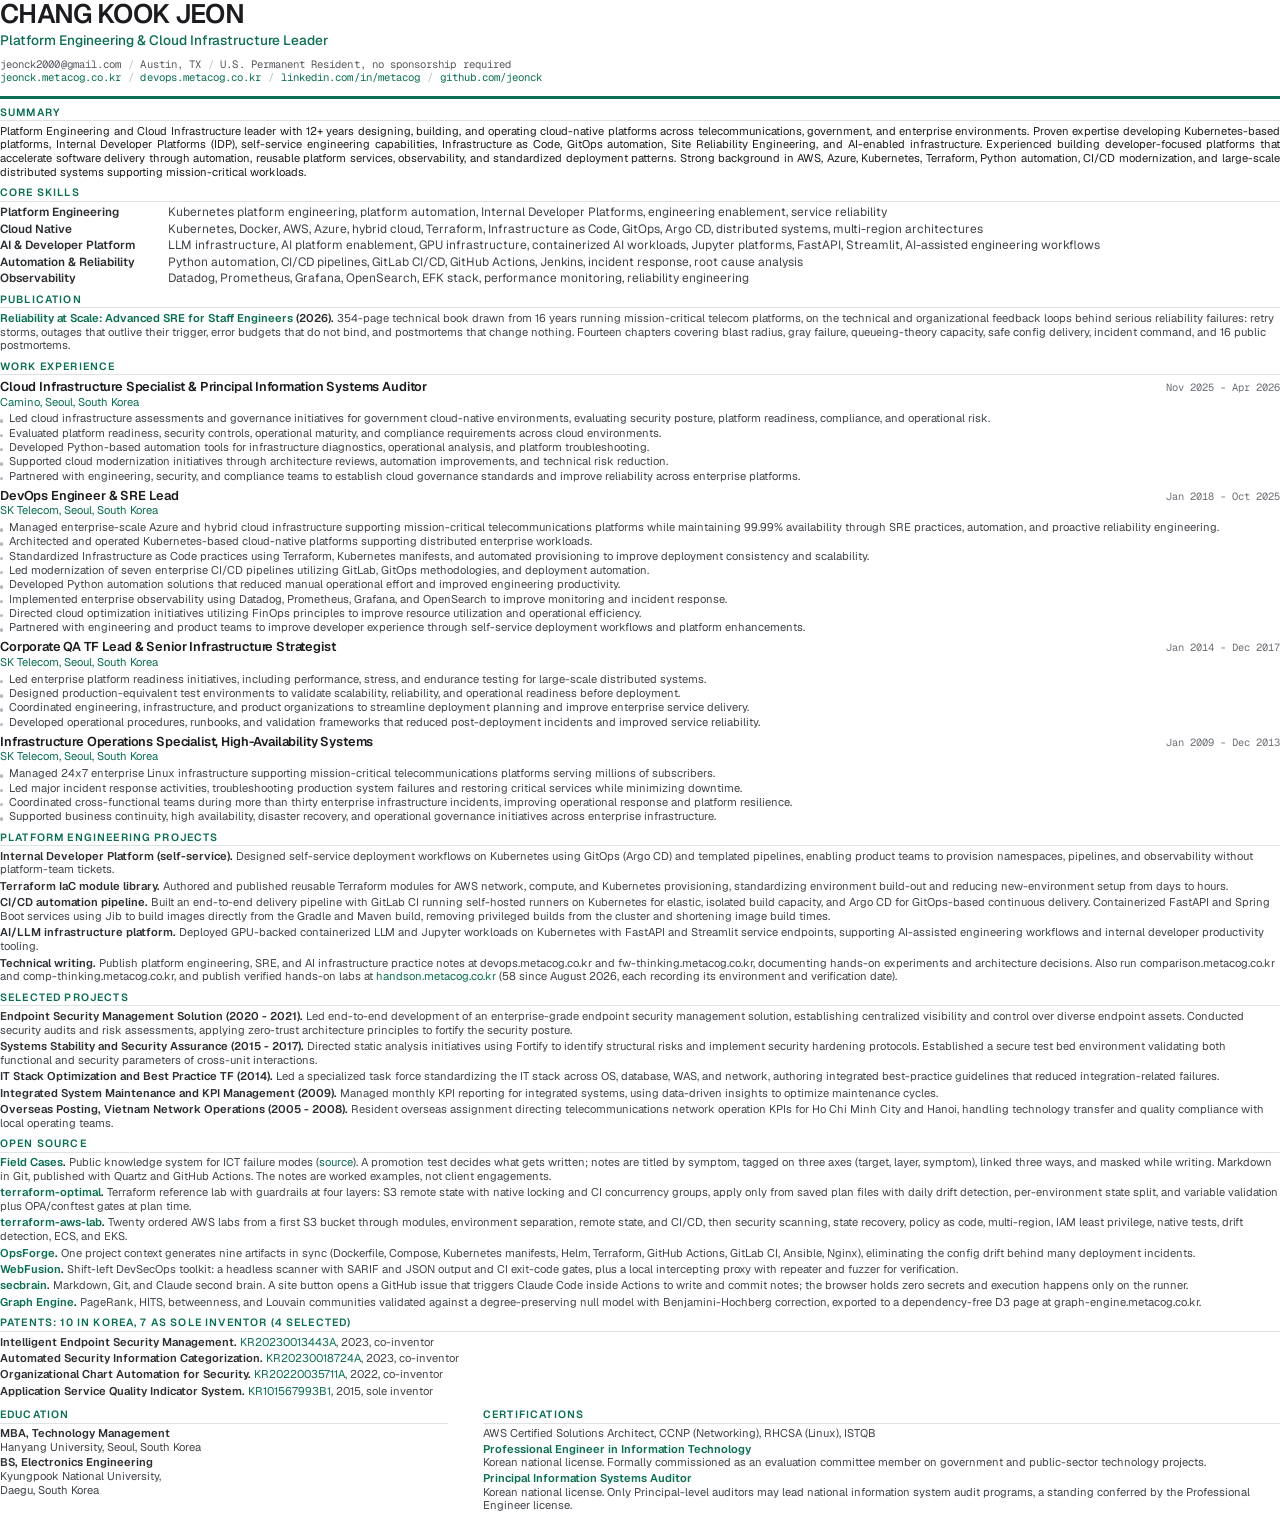
==== commit b36a9d09: "State patent count and inventorship Adds '10 Korean patents, 7 as sole inventor' and marks each list" ====
--- a/resume-source.html
+++ b/resume-source.html
@@ -195,11 +195,11 @@
 <div class="proj"><span class="proj-name"><a href="https://github.com/jeonck/secbrain">secbrain</a>.</span> <p>Markdown, Git, and Claude second brain. A site button opens a GitHub issue that triggers Claude Code inside Actions to write and commit notes; the browser holds zero secrets and execution happens only on the runner.</p></div>
 <div class="proj"><span class="proj-name"><a href="https://github.com/jeonck/interactive-knowledge-graph-engine">Graph Engine</a>.</span> <p>PageRank, HITS, betweenness, and Louvain communities validated against a degree-preserving null model with Benjamini-Hochberg correction, exported to a dependency-free D3 page at graph-engine.metacog.co.kr.</p></div>
 
-<h2>Patents</h2>
-<div class="proj"><span class="proj-name">Intelligent Endpoint Security Management.</span> <p><a href="https://patents.google.com/patent/KR20230013443A/en" target="_blank" rel="noopener">KR20230013443A</a>, 2023</p></div>
-<div class="proj"><span class="proj-name">Automated Security Information Categorization.</span> <p><a href="https://patents.google.com/patent/KR20230018724A/en" target="_blank" rel="noopener">KR20230018724A</a>, 2023</p></div>
-<div class="proj"><span class="proj-name">Organizational Chart Automation for Security.</span> <p><a href="https://patents.google.com/patent/KR20220035711A" target="_blank" rel="noopener">KR20220035711A</a>, 2022</p></div>
-<div class="proj"><span class="proj-name">Application Service Quality Indicator System.</span> <p><a href="https://patents.google.com/patent/KR101567993B1/en" target="_blank" rel="noopener">KR101567993B1</a>, 2015</p></div>
+<h2>Patents: 10 in Korea, 7 as sole inventor (4 selected)</h2>
+<div class="proj"><span class="proj-name">Intelligent Endpoint Security Management.</span> <p><a href="https://patents.google.com/patent/KR20230013443A/en" target="_blank" rel="noopener">KR20230013443A</a>, 2023, co-inventor</p></div>
+<div class="proj"><span class="proj-name">Automated Security Information Categorization.</span> <p><a href="https://patents.google.com/patent/KR20230018724A/en" target="_blank" rel="noopener">KR20230018724A</a>, 2023, co-inventor</p></div>
+<div class="proj"><span class="proj-name">Organizational Chart Automation for Security.</span> <p><a href="https://patents.google.com/patent/KR20220035711A" target="_blank" rel="noopener">KR20220035711A</a>, 2022, co-inventor</p></div>
+<div class="proj"><span class="proj-name">Application Service Quality Indicator System.</span> <p><a href="https://patents.google.com/patent/KR101567993B1/en" target="_blank" rel="noopener">KR101567993B1</a>, 2015, sole inventor</p></div>
 
 <div class="two">
   <div>
